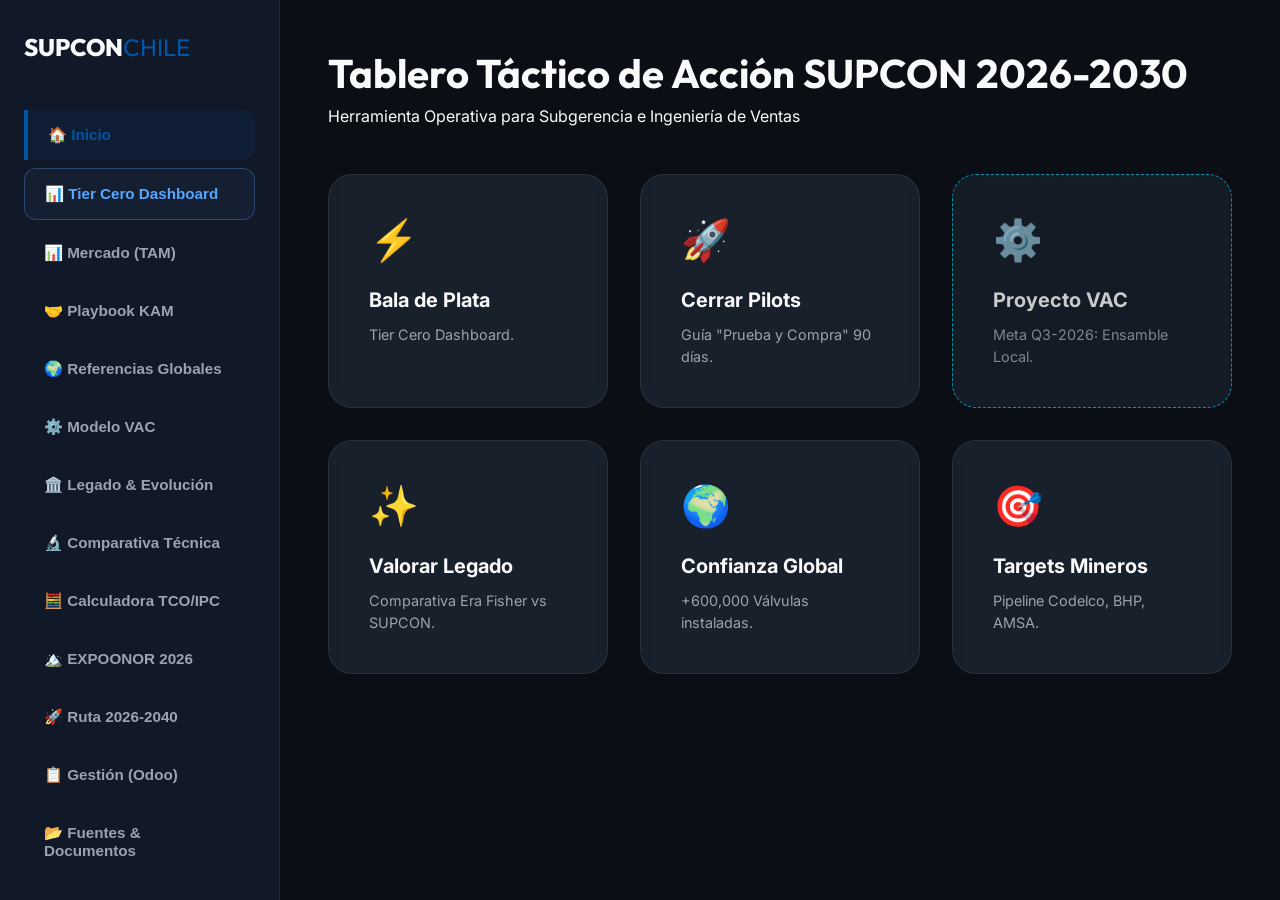
==== index.html @ ed48809b "Industrializing SUPCON Chile Sales Dashboard - Initial Stable Release" ====
<!DOCTYPE html>
<html lang="es">
<head>
    <meta charset="UTF-8">
    <meta name="viewport" content="width=device-width, initial-scale=1.0">
    <title>SUPCON Chile | Tablero Táctico 2026-2030</title>
    <link rel="stylesheet" href="style.css">
    <link href="https://fonts.googleapis.com/css2?family=Inter:wght@300;400;600;800&family=Outfit:wght@400;700&display=swap" rel="stylesheet">
</head>
<body class="dashboard-theme">
    <aside class="sidebar">
        <div class="logo">SUPCON<span>CHILE</span></div>
        <nav class="side-nav">
            <button onclick="showModule('home')" class="active">🏠 Inicio</button>
            <button onclick="showModule('tier')" class="side-nav-btn tier0-btn">📊 Tier Cero Dashboard</button>
            <button onclick="showModule('market')">📊 Mercado (TAM)</button>
            <button onclick="showModule('kam')">🤝 Playbook KAM</button>
            <button onclick="showModule('references')">🌍 Referencias Globales</button>
            <button onclick="showModule('vac')">⚙️ Modelo VAC</button>
            <button onclick="showModule('legacy')">🏛️ Legado & Evolución</button>
            <button onclick="showModule('tech')">🔬 Comparativa Técnica</button>
            <button onclick="showModule('tco')">🧮 Calculadora TCO/IPC</button>
            <button onclick="showModule('exponor')">🏔️ EXPOONOR 2026</button>
            <button onclick="showModule('horizons')">🚀 Ruta 2026-2040</button>
            <button onclick="showModule('odoo')">📋 Gestión (Odoo)</button>
            <button onclick="showModule('resources')">📂 Fuentes & Documentos</button>
        </nav>
    </aside>

    <main id="dashboard-content">
        <!-- Module: Home -->
        <div id="module-home" class="module active">
            <header class="module-header">
                <h1>Tablero Táctico de Acción SUPCON 2026-2030</h1>
                <p>Herramienta Operativa para Subgerencia e Ingeniería de Ventas</p>
            </header>
            <div class="module-grid">
                <div class="action-card tier0-card" onclick="showModule('tier')">
                    <span class="icon">⚡</span>
                    <h3>Bala de Plata</h3>
                    <p>Tier Cero Dashboard.</p>
                </div>
                <div class="action-card" onclick="showModule('kam')">
                    <span class="icon">🚀</span>
                    <h3>Cerrar Pilots</h3>
                    <p>Guía "Prueba y Compra" 90 días.</p>
                </div>
                <div class="action-card goal" onclick="showModule('vac')">
                    <span class="icon">⚙️</span>
                    <h3>Proyecto VAC</h3>
                    <p>Meta Q3-2026: Ensamble Local.</p>
                </div>
                <div class="action-card" onclick="showModule('legacy')">
                    <span class="icon">✨</span>
                    <h3>Valorar Legado</h3>
                    <p>Comparativa Era Fisher vs SUPCON.</p>
                </div>
                <div class="action-card" onclick="showModule('references')">
                    <span class="icon">🌍</span>
                    <h3>Confianza Global</h3>
                    <p>+600,000 Válvulas instaladas.</p>
                </div>
                <div class="action-card" onclick="showModule('market')">
                    <span class="icon">🎯</span>
                    <h3>Targets Mineros</h3>
                    <p>Pipeline Codelco, BHP, AMSA.</p>
                </div>
            </div>
        </div>

        <!-- Module: Market (TAM) -->
        <div id="module-market" class="module">
            <div class="glass-card full tam-premium-container">
                <div class="tam-header">
                    <h2>Inteligencia de Mercado Industrial (TAM)</h2>
                    <p>Oportunidad de Captura 2026-2030 por Sector Crítico</p>
                </div>
                
                <div class="tam-matrix">
                    <!-- Mining Pillar -->
                    <div class="tam-sector pillar-mining">
                        <div class="sector-head">⛏️ Minería (60%)</div>
                        <div class="sector-body">
                            <div class="customer-card">
                                <span>Codelco</span>
                                <div class="ioi-bar"><div class="fill" style="width: 85%;"></div></div>
                            </div>
                            <div class="customer-card">
                                <span>BHP Billiton</span>
                                <div class="ioi-bar"><div class="fill" style="width: 70%;"></div></div>
                            </div>
                            <div class="customer-card">
                                <span>Antofagasta Minerals</span>
                                <div class="ioi-bar"><div class="fill" style="width: 90%;"></div></div>
                            </div>
                            <div class="customer-card">
                                <span>Collahuasi</span>
                                <div class="ioi-bar"><div class="fill" style="width: 60%;"></div></div>
                            </div>
                        </div>
                        <div class="sector-footer">USD 120M Potential</div>
                    </div>

                    <!-- Pulp & Paper Pillar -->
                    <div class="tam-sector pillar-pulp">
                        <div class="sector-head">🌲 Celulosa (25%)</div>
                        <div class="sector-body">
                            <div class="customer-card">
                                <span>Arauco</span>
                                <div class="ioi-bar"><div class="fill" style="width: 95%;"></div></div>
                            </div>
                            <div class="customer-card">
                                <span>CMPC</span>
                                <div class="ioi-bar"><div class="fill" style="width: 80%;"></div></div>
                            </div>
                        </div>
                        <div class="sector-footer">USD 50M Potential</div>
                    </div>

                    <!-- Energy/Desal Pillar -->
                    <div class="tam-sector pillar-energy">
                        <div class="sector-head">💧 Desalación / Energía (15%)</div>
                        <div class="sector-body">
                            <div class="customer-card">
                                <span>Aguas Antofagasta</span>
                                <div class="ioi-bar"><div class="fill" style="width: 65%;"></div></div>
                            </div>
                            <div class="customer-card">
                                <span>ENAP</span>
                                <div class="ioi-bar"><div class="fill" style="width: 40%;"></div></div>
                            </div>
                        </div>
                        <div class="sector-footer">USD 30M Potential</div>
                    </div>
                </div>

                <div class="tam-footer">
                    <div class="legend">
                        <span class="dot" style="background:var(--accent-mining)"></span> Potencial de Captura Inmediata (IOI)
                    </div>
                </div>
            </div>
        </div>

        <!-- Module: KAM Playbook -->
        <div id="module-kam" class="module">
            <div class="glass-card full">
                <h2>Playbook del KAM (Key Account Manager)</h2>
                <div class="accordion">
                    <div class="accordion-item">
                        <h3>1. Protocolo "Prueba y Compra" (Trial & Buy)</h3>
                        <div class="content">
                            <ul>
                                <li><strong>Instalación:</strong> Selección de línea paralela no crítica.</li>
                                <li><strong>KPI Cierre:</strong> Definir 3 parámetros (ej. precisión, estanqueidad).</li>
                                <li><strong>Plazo:</strong> 90 días Trial. OC Automática al éxito.</li>
                            </ul>
                        </div>
                    </div>
                    <div class="accordion-item">
                        <h3>2. Manejo de Objeciones "Marca China"</h3>
                        <div class="content">
                            <p>Argumento: "SUPCON es líder mundial en I4.0 con presencia en 50 países. La tecnología es actual, no legado de los 90s".</p>
                            <p>Argumento: "Local Stock & Local Warranty (VAC) elimina el riesgo de importación".</p>
                        </div>
                    </div>
                    <div class="accordion-item">
                        <h3>3. 🛠️ Checklist de Visita a Planta (Bala de Plata)</h3>
                        <div class="content">
                            <ul>
                                <li><strong>Hardware:</strong> Router 4G, Cables RJ45, Laptop con Docker.</li>
                                <li><strong>Software:</strong> Imágenes Docker pre-cargadas (EMQX, Grafana).</li>
                                <li><strong>Red OT:</strong> Configuración de IP estática y PING de validación.</li>
                                <a href="kam_plant_visit_checklist.md" target="_blank" class="resource-link">📄 Ver Checklist Detallado</a>
                            </ul>
                        </div>
                    </div>
                    <div class="accordion-item">
                        <h3>4. 🛡️ Manejo de Objeciones Técnicas (IT/OT)</h3>
                        <div class="content">
                            <p>Prepárate para las preguntas del CISO y el Jefe de Mantenimiento:</p>
                            <ul>
                                <li><strong>Ciberseguridad:</strong> Contenedores aislados, modo "Solo Lectura".</li>
                                <li><strong>Ancho de Banda:</strong> Protocolo RBE (Report by Exception).</li>
                                <li><strong>Legado:</strong> Conectividad agnóstica (Modbus, OPC-UA, Profibus).</li>
                                <a href="kam_technical_faq.md" target="_blank" class="resource-link">📄 Ver FAQ Técnica de Manejo de OT</a>
                            </ul>
                        </div>
                    </div>
                </div>
            </div>
        </div>

        <!-- Module: Legado & Evolución -->
        <div id="module-legacy" class="module">
            <div class="glass-card full">
                <div class="legacy-metrics">
                    <div class="metric-box">
                        <label>Base 2009 (Emerson/Fisher)</label>
                        <span class="value">USD 5.2M</span>
                    </div>
                    <div class="metric-box highlighted">
                        <label>Equivalente 2026 (Ajuste IPC)</label>
                        <span class="value">USD 10.32M</span>
                    </div>
                    <div class="metric-box trend">
                        <label>Target SUPCON 2030</label>
                        <span class="value">USD 25M</span>
                    </div>
                </div>
                
                <table class="comparison-table">
                    <thead>
                        <tr>
                            <th>Concepto</th>
                            <th>Era Fisher/Metso (Pasado)</th>
                            <th>Era SUPCON (Futuro)</th>
                        </tr>
                    </thead>
                    <tbody>
                        <tr>
                            <td><strong>Valor Percibido</strong></td>
                            <td>Status Quo de Marca</td>
                            <td><strong>Agilidad & TCO (35% ahorro)</strong></td>
                        </tr>
                        <tr>
                            <td><strong>Soporte</strong></td>
                            <td>Reactivo Planta Parada</td>
                            <td><strong>Predictivo I4.0 / Digital Twin</strong></td>
                        </tr>
                        <tr>
                            <td><strong>Logística</strong></td>
                            <td>12-14 Semanas</td>
                            <td><strong>Meta 2026: 72h (VAC Chile)</strong></td>
                        </tr>
                        <tr>
                            <td><strong>Competencia</strong></td>
                            <td>Emerson, Metso, Flowserve</td>
                            <td><strong>Samson, Bray, K-Tork</strong></td>
                        </tr>
                    </tbody>
                </table>
                <p class="legend">Nota: La reajustabilidad por IPC demuestra que el costo de mantenimiento de marcas legacy se ha duplicado desde 2009.</p>
            </div>
        </div>

        <!-- Module: References & Brand -->
        <div id="module-references" class="module">
            <div class="glass-card full">
                <h2>Credibilidad y Base Instalada Global</h2>
                <div class="stats-banner">
                    <div class="stat"><span>+35,000</span> Clientes</div>
                    <div class="stat"><span>+600,000</span> Válvulas</div>
                    <div class="stat"><span>50+</span> Países</div>
                </div>
                <div class="ref-grid">
                    <div class="ref-item">
                        <h4>Petroquímica & Refino</h4>
                        <p>Sustitución de sistemas Emerson/Yokogawa en refinerías críticas de Asia y Medio Oriente.</p>
                    </div>
                    <div class="ref-item">
                        <h4>Minería & Litio</h4>
                        <p>Estándar para gigantes como SVOLT y Hubei Ronbay en procesamiento de materiales críticos.</p>
                    </div>
                    <div class="ref-item">
                        <h4>Certificaciones</h4>
                        <p>SIL3, API-6D, API 6FA/607, ATEX, CE. Cumplimiento total de estándares mineros chilenos.</p>
                    </div>
                </div>
            </div>
        </div>

        <!-- Module: Technical Comparison -->
        <div id="module-tech" class="module">
            <div class="glass-card full">
                <h2>Defensa Técnica por Segmento</h2>
                <div class="tech-grid">
                    <div class="tech-card">
                        <div class="card-header">🔴 Minería de Cobre (Abrasión)</div>
                        <p><strong>El Dolor:</strong> Desgaste prematuro en dardo de control de nivel.</p>
                        <ul>
                            <li><strong>SUPCON:</strong> Cerámica técnica y estellite en trim.</li>
                            <li><strong>Ventaja Táctica:</strong> 40% menor costo de reposición vs Metso.</li>
                        </ul>
                    </div>
                    <div class="tech-card">
                        <div class="card-header">⚪ Litio (Corrosión Ácida)</div>
                        <p><strong>El Dolor:</strong> Ataque químico en lixiviación.</p>
                        <ul>
                            <li><strong>SUPCON:</strong> Aleaciones exóticas (Hastelloy/Duplex) de serie.</li>
                            <li><strong>Ventaja Táctica:</strong> Tiempos de entrega de 12 semanas vs 24 de Fisher.</li>
                        </ul>
                    </div>
                    <div class="tech-card">
                        <div class="card-header">🟢 Celulosa (Viscosidad)</div>
                        <p><strong>El Dolor:</strong> Variación de consistencia y cavitación.</p>
                        <ul>
                            <li><strong>SUPCON:</strong> Posicionadores inteligentes con Autotuning I4.0.</li>
                            <li><strong>Ventaja Táctica:</strong> Diagnóstico preventivo integrado (Digital Twin).</li>
                        </ul>
                    </div>
                </div>
            </div>
        </div>

        <!-- Module: Odoo Dashboard -->
        <div id="module-odoo" class="module">
            <div class="glass-card full">
                <div class="odoo-top">
                    <h2>Pipeline de Oportunidades (Odoo CRM)</h2>
                    <span class="status-pill">📡 Sincronización Mock activa</span>
                </div>
                <div class="pipeline-container">
                    <div class="pipeline-stage">
                        <h4>Nuevo / Lead</h4>
                        <div class="mini-card">⚡ Bechtel (Proyecto Salar) <span>USD 450K</span></div>
                        <div class="mini-card">⚡ Hatch (Expansión Pelambres) <span>USD 1.2M</span></div>
                    </div>
                    <div class="pipeline-stage">
                        <h4>En Propuesta</h4>
                        <div class="mini-card">✅ BHP (Spence - Reemplazo Dardo) <span>USD 120K</span></div>
                    </div>
                    <div class="pipeline-stage">
                        <h4>Prueba y Compra (90 días)</h4>
                        <div class="mini-card active">🔥 Codelco (Andina) - Piloto HVP <span>Día 15/90</span></div>
                    </div>
                    <div class="pipeline-stage">
                        <h4>Ganado</h4>
                        <div class="mini-card won">🏆 ARAUCO (Mantenimiento Anual) <span>USD 65K</span></div>
                    </div>
                </div>
            </div>
        </div>

        <!-- Module: TCO Calculator -->
        <div id="module-tco" class="module">
            <div class="tco-grid">
                <div class="glass-card">
                    <h2>🧮 Calculadora de TCO (5 Años)</h2>
                    <div class="tco-container">
                        <div class="tco-inputs">
                            <div class="input-group">
                                <label>Modelo Competencia</label>
                                <select id="comp-model">
                                    <option value="fisher-ez">Fisher EZ (Globe)</option>
                                    <option value="neles-re">Neles R-Series</option>
                                    <option value="masoneilan-cam">Camflex</option>
                                </select>
                            </div>
                            <div class="input-group">
                                <label>Cantidad de Válvulas</label>
                                <input type="number" id="tco-qty" value="10">
                            </div>
                            <div class="input-group">
                                <label>Costo Repuesto (USD)</label>
                                <input type="number" id="tco-comp-price" value="1200">
                            </div>
                            <button class="btn-primary" onclick="calculateTCO()">Calcular</button>
                        </div>
                        <div id="tco-result" class="tco-display">
                            <div class="result-box">
                                <span class="label">Ahorro 5A</span>
                                <span id="save-5y" class="value">USD 0</span>
                            </div>
                        </div>
                    </div>
                </div>

                <div class="glass-card">
                    <h2>📈 Ajustador por IPC (2009-2026)</h2>
                    <p>Convierte precios de 2009 a valor real de 2026.</p>
                    <div class="ipc-container">
                        <div class="input-group">
                            <label>Precio en 2009 (USD)</label>
                            <input type="number" id="ipc-input-2009" value="1000">
                        </div>
                        <button class="btn-secondary" onclick="calculateInflationAdjustment()">Ajustar</button>
                        <div class="result-box highlighted">
                            <span class="label">Valor en 2026 (Aprox)</span>
                            <span id="ipc-result-2026" class="value">USD 0</span>
                        </div>
                    </div>
                </div>
            </div>
        </div>

        <!-- Module: EXPOONOR 2026 -->
        <div id="module-exponor" class="module">
            <div class="glass-card full">
                <div class="exponor-header">
                    <h2>Misión EXPOONOR 2026 (Antofagasta)</h2>
                    <span class="countdown">Faltan 68 días</span>
                </div>
                <div class="exponor-action-grid">
                    <div class="pitch-card">
                        <h4>El Pitch de 30 Segundos</h4>
                        <p class="quote">"Sabemos que el CAPEX es importante, pero en mantenimiento es donde SUPCON gana. Con nuestro VAC en Antofagasta, reducimos sus paradas de planta de 12 semanas a 72 horas."</p>
                    </div>
                    <div class="lead-capture">
                        <h4>Captura de Lead (Feria)</h4>
                        <input type="text" placeholder="Empresa (Feria)">
                        <input type="email" placeholder="Email Contacto">
                        <select>
                            <option>Interés: Válvulas Control</option>
                            <option>Interés: DCS/UCS (4.0)</option>
                            <option>Interés: Servicio VAC</option>
                        </select>
                        <button class="btn-secondary">Registrar en Odoo</button>
                    </div>
                </div>
            </div>
        </div>

        <!-- Module: Route 2026-2040 -->
        <div id="module-horizons" class="module">
            <div class="glass-card full">
                <h2>La Ruta de la Innovación SUPCON (2026 - 2040)</h2>
                <div class="horizons-grid">
                    <div class="horizon-card">
                        <div class="card-header">🚀 2026: Agilidad & Software</div>
                        <p><strong>Meta:</strong> Software-Defined Automation (UCS).</p>
                        <ul>
                            <li><strong>Hito:</strong> Implementación de sistemas sin gabinetes rígidos.</li>
                            <li><strong>Local:</strong> Consolidación de Meta VAC Chile.</li>
                        </ul>
                    </div>
                    <div class="horizon-card active">
                        <div class="card-header">🤖 2030: IA-Nativa (TPT)</div>
                        <p><strong>Meta:</strong> Liderazgo Global Top 3.</p>
                        <ul>
                            <li><strong>Hito:</strong> IA Generativa para procesos (TPT Model).</li>
                            <li><strong>Foco:</strong> Hidrógeno Verde y Descarbonización.</li>
                        </ul>
                    </div>
                    <div class="horizon-card">
                        <div class="card-header">🧠 2040: Autonomía Total</div>
                        <p><strong>Meta:</strong> The Autonomous Plant.</p>
                        <ul>
                            <li><strong>Hito:</strong> Operación Zero-Human en áreas críticas.</li>
                            <li><strong>Foco:</strong> IA en cada sensor y actuador (Edge Intel).</li>
                        </ul>
                    </div>
                </div>
            </div>
        </div>

        <!-- Module: VAC Strategy -->
        <div id="module-vac" class="module">
            <div class="glass-card full">
                <h2>📈 Modelo VAC (Valve Automation Center): Chile 2026</h2>
                <div class="vac-strategy-grid">
                    <div class="strategy-card">
                        <h4>Misión de Entrega</h4>
                        <p>Reducir el Plazo de Entrega de Válvulas de Control de **12 semanas** (importación) a **72 horas** (ensamble local).</p>
                    </div>
                    <div class="strategy-card">
                        <h4>Estandarización Local</h4>
                        <p>Stock local de cuerpos, internos (Trims) y actuadores para configuración inmediata en Antofagasta.</p>
                    </div>
                </div>
            </div>
        </div>

        <!-- Module: Tier 0 Landing -->
        <div id="module-tier" class="module">
            <div class="glass-card full tier0-landing">
                <div class="tier0-landing-content">
                    <h1>Estrategia "Bala de Plata"</h1>
                    <h2>Tier Cero: Unified Namespace (UNS) & GenAI</h2>
                    <p>Demostración en tiempo real de ingesta de datos industriales y creación de aplicaciones mediante IA Generativa.</p>
                    
                    <div class="tier0-feature-list">
                        <div class="feature">
                            <span class="dot" style="background:#F59E0B"></span>
                            <span>Conectividad Sparkplug B & MQTT</span>
                        </div>
                        <div class="feature">
                            <span class="dot" style="background:#10B981"></span>
                            <span>Mapping Automático de Activos OT</span>
                        </div>
                        <div class="feature">
                            <span class="dot" style="background:#3B82F6"></span>
                            <span>Digital Twin Industrial Dinámico</span>
                        </div>
                    </div>

                    <button class="btn-primary launch-btn" onclick="window.open('tier0.html', '_blank')">
                        🚀 LANZAR DASHBOARD INDUSTRIAL
                    </button>
                    <p class="small">* Se requiere conexión al Broker MQTT (Local o Cloud) para visibilidad en vivo.</p>
                </div>
            </div>
        </div>
        
        <!-- Module: Resources & Sources -->
        <div id="module-resources" class="module">
            <div class="glass-card full">
                <h2>Fuentes de Información y Bases de Datos</h2>
                <div class="resource-grid-links">
                    <div class="resource-group">
                        <h4>📈 Macroeconómico</h4>
                        <a href="https://www.ine.cl/herramientas/calculadora-ipc" target="_blank" class="resource-link">🔗 Calculadora IPC Oficial (INE)</a>
                        <a href="https://www.sii.cl/valores_y_fechas/index_valores_y_fechas.html" target="_blank" class="resource-link">🔗 Valores y Reajustes (SII)</a>
                    </div>
                    <div class="resource-group">
                        <h4>🔬 Estratégico SUPCON</h4>
                        <a href="https://www.supcon.com/about/corporate-strategy" target="_blank" class="resource-link">🔗 Global Strategy 2030</a>
                        <a href="https://www.supcon.com/solution/autonomous-plant" target="_blank" class="resource-link">🔗 Vision: The Autonomous Plant</a>
                    </div>
                    <div class="resource-group">
                        <h4>🔧 Herramientas de Campo</h4>
                        <a href="kam_plant_visit_checklist.md" target="_blank" class="resource-link">📋 Checklist de Visita (Bala de Plata)</a>
                        <a href="kam_technical_faq.md" target="_blank" class="resource-link">🛡️ Guía de Objeciones Técnicas IT/OT</a>
                        <a href="deploy_tier0.sh" class="resource-link">🚀 Script de Despliegue de Demo</a>
                    </div>
                </div>
            </div>
        </div>
    </main>

    <script src="index.js"></script>
</body>
</html>
---- style.css ----
:root {
    --primary: #0055A4;
    --secondary: #D4AF37;
    --bg: #0B0E14;
    --sidebar-bg: #111827;
    --card-bg: rgba(31, 41, 55, 0.7);
    --text: #F9FAFB;
    --text-muted: #9CA3AF;
    --accent: #06B6D4;
    --border: rgba(255, 255, 255, 0.08);
    --transition: all 0.3s ease;
}

* { margin: 0; padding: 0; box-sizing: border-box; }

body {
    font-family: 'Inter', sans-serif;
    background-color: var(--bg);
    color: var(--text);
    display: flex;
    height: 100vh;
    overflow: hidden;
}

/* Sidebar */
.sidebar {
    width: 280px;
    background: var(--sidebar-bg);
    border-right: 1px solid var(--border);
    display: flex;
    flex-direction: column;
    padding: 2rem 1.5rem;
}

.logo {
    font-family: 'Outfit', sans-serif;
    font-size: 1.5rem;
    font-weight: 800;
    margin-bottom: 3rem;
}

.logo span { color: var(--primary); font-weight: 400; }

.side-nav {
    display: flex;
    flex-direction: column;
    gap: 0.5rem;
}

.side-nav button {
    background: none;
    border: none;
    color: var(--text-muted);
    text-align: left;
    padding: 1rem 1.25rem;
    border-radius: 0.75rem;
    font-weight: 600;
    cursor: pointer;
    transition: var(--transition);
    font-size: 0.95rem;
}

.side-nav button.active, .side-nav button:hover {
    background: rgba(0, 85, 164, 0.1);
    color: var(--text);
}

.side-nav button.active {
    color: var(--primary);
    border-left: 4px solid var(--primary);
    border-radius: 0 0.75rem 0.75rem 0;
}

/* Main Content */
#dashboard-content {
    flex: 1;
    padding: 3rem;
    overflow-y: auto;
}

.module {
    display: none;
    animation: fadeIn 0.4s ease;
}

.module.active { display: block; }

@keyframes fadeIn {
    from { opacity: 0; transform: translateY(10px); }
    to { opacity: 1; transform: translateY(0); }
}

.module-header {
    margin-bottom: 3rem;
}

.module-header h1 {
    font-size: 2.5rem;
    margin-bottom: 0.5rem;
    font-family: 'Outfit', sans-serif;
}

/* Dashboard Grid */
.module-grid {
    display: grid;
    grid-template-columns: repeat(auto-fill, minmax(280px, 1fr));
    gap: 2rem;
}

.action-card {
    background: var(--card-bg);
    backdrop-filter: blur(8px);
    border: 1px solid var(--border);
    border-radius: 1.5rem;
    padding: 2.5rem;
    cursor: pointer;
    transition: var(--transition);
}

.action-card:hover {
    transform: translateY(-5px);
    border-color: var(--primary);
    background: rgba(31, 41, 55, 0.9);
}

.action-card .icon {
    font-size: 2.5rem;
    display: block;
    margin-bottom: 1.5rem;
}

.action-card h3 {
    margin-bottom: 0.75rem;
    font-size: 1.25rem;
}

.action-card p {
    color: var(--text-muted);
    font-size: 0.9rem;
    line-height: 1.5;
}

/* Glass Card Full */
.glass-card.full {
    background: var(--card-bg);
    border-radius: 2rem;
    padding: 3rem;
    border: 1px solid var(--border);
}

/* Market Split */
.market-split {
    display: grid;
    grid-template-columns: 1fr 1fr;
    gap: 4rem;
    margin-top: 2rem;
}

.chart-mockup {
    display: flex;
    flex-direction: column;
    gap: 0.5rem;
}

.segment {
    background: var(--primary);
    border-radius: 0.5rem;
    display: flex;
    justify-content: space-between;
    align-items: center;
    padding: 0 1.5rem;
    font-weight: 700;
}

.segment.minery { background: #1E40AF; }
.segment.pulp { background: #3B82F6; }
.segment.energy { background: #60A5FA; }

.segment span { font-weight: 400; font-size: 0.8rem; }

/* Table */
.comparison-table {
    width: 100%;
    margin-top: 2rem;
    border-collapse: collapse;
}

.comparison-table th {
    text-align: left;
    padding: 1.5rem;
    border-bottom: 2px solid var(--border);
    color: var(--text-muted);
}

.comparison-table td {
    padding: 1.5rem;
    border-bottom: 1px solid var(--border);
}

.comparison-table tr:hover {
    background: rgba(255, 255, 255, 0.02);
}

/* Resources */
.resource-grid {
    display: grid;
    grid-template-columns: repeat(2, 1fr);
    gap: 1.5rem;
}

.resource-item {
    background: var(--card-bg);
    padding: 2rem;
    border-radius: 1rem;
    text-decoration: none;
    color: var(--text);
    font-weight: 600;
    border: 1px solid var(--border);
    transition: var(--transition);
}

.resource-item:hover {
    border-color: var(--accent);
    color: var(--accent);
}

/* Accordion */
.accordion { margin-top: 2rem; }
.accordion-item {
    border-bottom: 1px solid var(--border);
    padding: 1.5rem 0;
}
.accordion-item h3 { cursor: pointer; color: var(--primary); font-size: 1.1rem; }
.accordion-item .content { margin-top: 1rem; color: var(--text-muted); }

/* References Module */
.stats-banner {
    display: flex;
    justify-content: space-around;
    padding: 3rem 0;
    border-bottom: 1px solid var(--border);
    margin-bottom: 2rem;
}

.stats-banner .stat {
    text-align: center;
    font-size: 1.1rem;
    color: var(--text-muted);
}

.stats-banner .stat span {
    display: block;
    font-size: 3rem;
    font-weight: 800;
    color: var(--accent);
    margin-bottom: 0.5rem;
}

.ref-grid {
    display: grid;
    grid-template-columns: repeat(3, 1fr);
    gap: 2rem;
}

.ref-item {
    background: rgba(255, 255, 255, 0.03);
    padding: 2rem;
    border-radius: 1.5rem;
    border: 1px solid var(--border);
}

.ref-item h4 {
    color: var(--primary);
    margin-bottom: 1rem;
    font-size: 1.2rem;
}

.ref-item p {
    font-size: 0.9rem;
    line-height: 1.6;
    color: var(--text-muted);
}

/* Technical Module */
.tech-grid {
    display: grid;
    grid-template-columns: repeat(3, 1fr);
    gap: 2rem;
    margin-top: 2rem;
}

.tech-card {
    background: rgba(255, 255, 255, 0.03);
    padding: 2rem;
    border-radius: 1.5rem;
    border: 1px solid var(--border);
}

.tech-card .card-header {
    font-weight: 800;
    margin-bottom: 1.5rem;
    font-size: 1.1rem;
    border-bottom: 1px solid var(--border);
    padding-bottom: 0.5rem;
}

.tech-card ul {
    margin-top: 1rem;
    list-style: none;
    padding-left: 0;
}

.tech-card ul li {
    margin-bottom: 0.5rem;
    font-size: 0.85rem;
}

.tech-card ul li strong { color: var(--accent); }

/* Odoo Dashboard */
.odoo-top {
    display: flex;
    justify-content: space-between;
    align-items: center;
    margin-bottom: 2rem;
}

.status-pill {
    background: rgba(34, 197, 94, 0.1);
    color: #22C55E;
    padding: 0.5rem 1rem;
    border-radius: 2rem;
    font-size: 0.8rem;
    font-weight: 600;
    border: 1px solid rgba(34, 197, 94, 0.2);
}

.pipeline-container {
    display: grid;
    grid-template-columns: repeat(4, 1fr);
    gap: 1.5rem;
}

.pipeline-stage {
    background: rgba(255, 255, 255, 0.02);
    padding: 1.5rem;
    border-radius: 1rem;
    min-height: 400px;
}

.pipeline-stage h4 {
    margin-bottom: 1.5rem;
    font-size: 0.9rem;
    color: var(--text-muted);
    text-transform: uppercase;
}

.mini-card {
    background: var(--sidebar-bg);
    padding: 1rem;
    border-radius: 0.75rem;
    margin-bottom: 1rem;
    font-size: 0.85rem;
    border: 1px solid var(--border);
    position: relative;
}

.mini-card span {
    display: block;
    font-size: 0.7rem;
    color: var(--accent);
    margin-top: 0.5rem;
}

.mini-card.active {
    border-color: #F59E0B;
    background: rgba(245, 158, 11, 0.05);
}

.mini-card.won {
    border-color: #22C55E;
    background: rgba(34, 197, 94, 0.05);
}

/* Horizons Module */
.horizons-grid {
    display: grid;
    grid-template-columns: repeat(3, 1fr);
    gap: 2rem;
    margin-top: 2rem;
}

.horizon-card {
    background: rgba(30, 64, 175, 0.05);
    padding: 2rem;
    border-radius: 1.5rem;
    border: 1px solid rgba(30, 64, 175, 0.2);
    transition: var(--transition);
}

.horizon-card:hover {
    transform: translateY(-5px);
    background: rgba(30, 64, 175, 0.1);
    border-color: var(--accent);
}

.horizon-card .card-header {
    font-size: 1.25rem;
    font-weight: 800;
    margin-bottom: 1rem;
    color: var(--text);
}

.horizon-card ul {
    margin-top: 1rem;
    list-style: none;
    padding-left: 0;
}

.horizon-card ul li {
    margin-bottom: 0.5rem;
    font-size: 0.85rem;
    color: var(--text-muted);
}

.horizon-card ul li strong { color: var(--accent); }

/* TCO Calculator */
.tco-container {
    display: grid;
    grid-template-columns: 1fr 1fr;
    gap: 4rem;
    margin-top: 2rem;
}

.tco-inputs {
    display: flex;
    flex-direction: column;
    gap: 1.5rem;
}

.input-group {
    display: flex;
    flex-direction: column;
    gap: 0.5rem;
}

.input-group label {
    font-size: 0.85rem;
    color: var(--text-muted);
}

.input-group input, .input-group select {
    background: rgba(0, 0, 0, 0.2);
    border: 1px solid var(--border);
    padding: 1rem;
    border-radius: 0.5rem;
    color: var(--text);
    font-family: inherit;
}

.tco-display {
    display: flex;
    flex-direction: column;
    gap: 2rem;
    justify-content: center;
}

.result-box {
    background: rgba(6, 182, 212, 0.05);
    border-radius: 1.5rem;
    padding: 2rem;
    border: 1px solid rgba(6, 182, 212, 0.2);
    text-align: center;
}

.result-box .label {
    display: block;
    font-size: 0.9rem;
    color: var(--text-muted);
    margin-bottom: 0.5rem;
}

.result-box .value {
    font-size: 2.5rem;
    font-weight: 800;
    color: var(--accent);
}

/* Exponor Module */
.exponor-header {
    display: flex;
    justify-content: space-between;
    align-items: center;
    margin-bottom: 3rem;
}

.countdown {
    background: #E11D48;
    color: white;
    padding: 0.5rem 1rem;
    border-radius: 2rem;
    font-weight: 700;
    font-size: 0.9rem;
}

.exponor-action-grid {
    display: grid;
    grid-template-columns: 1fr 1fr;
    gap: 3rem;
}

.pitch-card {
    background: var(--sidebar-bg);
    padding: 2.5rem;
    border-radius: 1.5rem;
    border-left: 6px solid var(--primary);
}

.pitch-card h4 { margin-bottom: 1rem; color: var(--primary); }

.quote {
    font-style: italic;
    font-size: 1.1rem;
    line-height: 1.6;
    color: var(--text-muted);
}

.lead-capture {
    display: flex;
    flex-direction: column;
    gap: 1rem;
}

.lead-capture input, .lead-capture select {
    background: rgba(0, 0, 0, 0.2);
    border: 1px solid var(--border);
    padding: 1rem;
    border-radius: 0.5rem;
    color: var(--text);
}

.btn-primary, .btn-secondary {
    padding: 1rem;
    border-radius: 0.5rem;
    border: none;
    font-weight: 700;
    cursor: pointer;
    transition: var(--transition);
}

.btn-primary { background: var(--primary); color: white; }
.btn-secondary { background: var(--secondary); color: var(--bg); }

.btn-primary:hover, .btn-secondary:hover { transform: scale(1.02); opacity: 0.9; }

/* Legacy Metrics & IPC Styles */
.legacy-metrics {
    display: flex;
    gap: 1.5rem;
    margin-bottom: 2rem;
}

.metric-box {
    background: rgba(255, 255, 255, 0.05);
    padding: 1.5rem;
    border-radius: 12px;
    flex: 1;
    border: 1px solid rgba(255, 255, 255, 0.1);
}

.metric-box.highlighted {
    background: linear-gradient(135deg, rgba(230, 57, 70, 0.2), rgba(29, 53, 87, 0.2));
    border-color: var(--accent);
}

.metric-box.trend {
    background: linear-gradient(135deg, rgba(34, 193, 195, 0.1), rgba(253, 187, 45, 0.1));
    border-color: #22c1c3;
}

.metric-box label {
    display: block;
    font-size: 0.8rem;
    color: var(--text-dim);
    margin-bottom: 0.5rem;
}

.metric-box .value {
    font-size: 1.8rem;
    font-weight: 800;
    color: var(--text-bright);
}

.tco-grid {
    display: grid;
    grid-template-columns: 1fr 1fr;
    gap: 2rem;
}
/* Market Intelligence (TAM) Premium */
.tam-premium-container {
    background: linear-gradient(rgba(11, 14, 20, 0.9), rgba(11, 14, 20, 0.9)), 
                url('industrial_market_intel_background_1775120507699.png');
    background-size: cover;
    background-position: center;
    position: relative;
    overflow: hidden;
}

.tam-matrix {
    display: grid;
    grid-template-columns: repeat(3, 1fr);
    gap: 2rem;
    margin-top: 2rem;
}

.tam-sector {
    background: rgba(17, 24, 39, 0.6);
    backdrop-filter: blur(12px);
    border: 1px solid rgba(255, 255, 255, 0.1);
    border-radius: 1.5rem;
    padding: 2rem;
    display: flex;
    flex-direction: column;
    transition: var(--transition);
}

.tam-sector:hover {
    transform: translateY(-5px);
    border-color: var(--accent);
}

.sector-head {
    font-size: 1.25rem;
    font-weight: 800;
    margin-bottom: 2rem;
    font-family: 'Outfit', sans-serif;
}

.pillar-mining .sector-head { color: #F59E0B; }
.pillar-pulp .sector-head { color: #10B981; }
.pillar-energy .sector-head { color: #3B82F6; }

.sector-body {
    flex: 1;
    display: flex;
    flex-direction: column;
    gap: 1.25rem;
}

.customer-card {
    display: flex;
    flex-direction: column;
    gap: 0.5rem;
}

.customer-card span {
    font-size: 0.9rem;
    font-weight: 600;
    color: var(--text);
}

.ioi-bar {
    height: 6px;
    background: rgba(255, 255, 255, 0.05);
    border-radius: 10px;
    overflow: hidden;
}

.ioi-bar .fill {
    height: 100%;
    border-radius: 10px;
    background: var(--accent);
}

.pillar-mining .fill { background: linear-gradient(90deg, #B45309, #F59E0B); }
.pillar-pulp .fill { background: linear-gradient(90deg, #065F46, #10B981); }
.pillar-energy .fill { background: linear-gradient(90deg, #1E40AF, #3B82F6); }

.sector-footer {
    margin-top: 2rem;
    font-size: 0.8rem;
    color: var(--text-muted);
    font-weight: 700;
    text-transform: uppercase;
    letter-spacing: 1px;
}

.tam-footer {
    margin-top: 3rem;
    padding-top: 1.5rem;
    border-top: 1px solid var(--border);
}

.ipc-container {
    padding: 1.5rem;
    background: rgba(0, 0, 0, 0.2);
    border-radius: 1rem;
    margin-top: 1rem;
    display: flex;
    flex-direction: column;
    gap: 1rem;
}

.action-card.goal {
    border: 1px dashed var(--accent);
    opacity: 0.8;
}

.action-card.goal:hover {
    opacity: 1;
    border-style: solid;
}

.resource-grid-links {
    display: grid;
    grid-template-columns: repeat(3, 1fr);
    gap: 2rem;
    margin-top: 1rem;
}

.resource-group {
    background: rgba(255, 255, 255, 0.02);
    padding: 1.5rem;
    border-radius: 1rem;
}

.resource-group h4 {
    margin-bottom: 1.2rem;
    color: var(--accent);
    font-family: 'Outfit', sans-serif;
    font-size: 1rem;
}

.resource-link {
    display: block;
    color: var(--text-dim);
    text-decoration: none;
    margin-bottom: 1rem;
    font-size: 0.85rem;
    transition: color 0.3s, transform 0.2s;
}

.resource-link:hover {
    color: var(--accent);
    transform: translateX(5px);
}

.horizon-card.active {
    border: 2px solid var(--accent);
    transform: scale(1.02);
    box-shadow: 0 10px 30px rgba(230, 57, 70, 0.2);
}

/* Tier 0 Console Styles */
.tier0-container {
    background: #0D1117 !important;
    border: 1px solid #30363D !important;
    padding: 0 !important;
    display: flex;
    flex-direction: column;
    height: 700px;
    overflow: hidden;
}

.tier0-header {
    background: #161B22;
    padding: 1rem 2rem;
    border-bottom: 1px solid #30363D;
    display: flex;
    justify-content: space-between;
    align-items: center;
}

.tier0-brand {
    font-weight: 800;
    color: #F0F6FC;
    font-size: 1.1rem;
}

.tier0-brand span {
    color: #58A6FF;
    font-weight: 400;
}

.tier0-status {
    font-size: 0.8rem;
    color: #7D8590;
    display: flex;
    align-items: center;
    gap: 0.5rem;
}

.pulse {
    width: 8px;
    height: 8px;
    background: #238636;
    border-radius: 50%;
    box-shadow: 0 0 0 rgba(35, 134, 54, 0.4);
    animation: pulse-green 2s infinite;
}

@keyframes pulse-green {
    0% { transform: scale(0.95); box-shadow: 0 0 0 0 rgba(35, 134, 54, 0.7); }
    70% { transform: scale(1); box-shadow: 0 0 0 10px rgba(35, 134, 54, 0); }
    100% { transform: scale(0.95); box-shadow: 0 0 0 0 rgba(35, 134, 54, 0); }
}

.industry-selector select {
    background: #0D1117;
    border: 1px solid #30363D;
    color: #F0F6FC;
    padding: 0.4rem 0.8rem;
    border-radius: 6px;
    font-size: 0.85rem;
}

.tier0-workspace {
    display: grid;
    grid-template-columns: 350px 1fr;
    flex: 1;
    overflow: hidden;
}

.tier0-panel {
    border-right: 1px solid #30363D;
    display: flex;
    flex-direction: column;
    padding: 1.5rem;
}

.uns-tree {
    background: #161B22;
    overflow-y: auto;
}

.tree-container {
    margin-top: 1.5rem;
    font-family: 'Monaco', 'Consolas', monospace;
    font-size: 0.85rem;
}

.tree-node {
    margin-bottom: 0.4rem;
    cursor: pointer;
    user-select: none;
}

.tree-node-header {
    display: flex;
    align-items: center;
    gap: 0.5rem;
    padding: 0.25rem 0.5rem;
    border-radius: 4px;
    transition: background 0.2s;
}

.tree-node-header:hover {
    background: rgba(88, 166, 255, 0.1);
}

.tree-node.selected > .tree-node-header {
    background: rgba(88, 166, 255, 0.2);
    color: #58A6FF;
}

.tree-children {
    padding-left: 1.2rem;
    border-left: 1px dashed #30363D;
    margin-left: 0.5rem;
    margin-top: 0.2rem;
}

.detail-view {
    background: #0D1117;
    padding: 2rem;
    overflow-y: auto;
}

.detail-header {
    display: flex;
    justify-content: space-between;
    align-items: center;
    margin-bottom: 2rem;
}

.btn-scan {
    background: #238636;
    color: white;
    border: none;
    padding: 0.6rem 1.2rem;
    border-radius: 6px;
    font-weight: 600;
    cursor: pointer;
}

.detail-grid {
    display: grid;
    grid-template-columns: repeat(auto-fill, minmax(200px, 1fr));
    gap: 1.5rem;
}

.tag-card {
    background: #161B22;
    border: 1px solid #30363D;
    padding: 1rem;
    border-radius: 8px;
}

.tag-name {
    font-size: 0.75rem;
    color: #8B949E;
    margin-bottom: 0.5rem;
}

.tag-value {
    font-size: 1.4rem;
    font-weight: 700;
    color: #58A6FF;
}

.tag-unit {
    font-size: 0.8rem;
    color: #8B949E;
    margin-left: 0.2rem;
}

.genai-box {
    margin-top: auto;
    background: #161B22;
    padding: 1.5rem;
    border-radius: 12px;
    border: 1px solid rgba(88, 166, 255, 0.3);
}

.genai-box input {
    width: 100%;
    background: #0D1117;
    border: 1px solid #30363D;
    color: white;
    padding: 0.8rem;
    border-radius: 6px;
    margin: 0.8rem 0;
}

.genai-box button {
    width: 100%;
    background: linear-gradient(135deg, #58A6FF, #BC8CF2);
    border: none;
    padding: 0.8rem;
    border-radius: 6px;
    color: white;
    font-weight: 700;
    cursor: pointer;
}

.tier0-btn {
    border: 1px solid rgba(88, 166, 255, 0.3) !important;
    background: rgba(88, 166, 255, 0.05) !important;
    color: #58A6FF !important;
}

.btn-settings {
    background: #161B22;
    border: 1px solid #30363D;
    color: #F0F6FC;
    padding: 0.4rem 0.6rem;
    border-radius: 6px;
    margin-left: 0.5rem;
    cursor: pointer;
}

/* Modal Overlay */
.modal-overlay {
    position: fixed;
    top: 0;
    left: 0;
    width: 100%;
    height: 100%;
    background: rgba(0, 0, 0, 0.8);
    backdrop-filter: blur(8px);
    z-index: 1000;
    display: flex;
    justify-content: center;
    align-items: center;
}

.modal-card {
    background: #161B22;
    width: 800px;
    max-height: 80vh;
    border: 1px solid #30363D;
    border-radius: 12px;
    display: flex;
    flex-direction: column;
    overflow: hidden;
}

.modal-header {
    border-bottom: 1px solid #30363D;
    padding: 1.5rem;
    display: flex;
    justify-content: space-between;
    align-items: center;
}

.modal-body {
    padding: 1.5rem;
    overflow-y: auto;
}

.modal-body p {
    color: #8B949E;
    margin-bottom: 1.5rem;
    font-size: 0.9rem;
}

.modal-footer {
    border-top: 1px solid #30363D;
    padding: 1.5rem;
    display: flex;
    justify-content: space-between;
}

#settings-table {
    width: 100%;
    border-collapse: collapse;
}

#settings-table th {
    text-align: left;
    color: #8B949E;
    padding: 0.8rem;
    font-size: 0.8rem;
    text-transform: uppercase;
}

#settings-table td {
    padding: 0.5rem;
    border-bottom: 1px solid #30363D;
}

#settings-table input {
    background: #0D1117;
    border: 1px solid #30363D;
    color: white;
    padding: 0.5rem;
    border-radius: 4px;
    width: 100%;
}

.btn-close {
    background: none;
    border: none;
    color: #8B949E;
    font-size: 2rem;
    cursor: pointer;
}

.btn-reset {
    background: none;
    border: 1px solid #E11D48;
    color: #E11D48;
    padding: 0.8rem 1.2rem;
    border-radius: 6px;
    cursor: pointer;
}

/* VAC Strategy Grid */
.vac-strategy-grid {
    display: grid;
    grid-template-columns: repeat(2, 1fr);
    gap: 2rem;
    margin-top: 2rem;
}

.strategy-card {
    background: rgba(255, 255, 255, 0.03);
    padding: 2rem;
    border-radius: 1.5rem;
    border-left: 5px solid var(--secondary);
}

.strategy-card h4 {
    margin-bottom: 1rem;
    color: var(--secondary);
}

/* Tier 0 Landing */
.tier0-landing {
    background: linear-gradient(135deg, rgba(0, 85, 164, 0.1), rgba(6, 182, 212, 0.1));
    display: flex;
    justify-content: center;
    align-items: center;
    text-align: center;
    min-height: 400px;
}

.tier0-landing-content h1 {
    font-size: 3rem;
    font-family: 'Outfit', sans-serif;
    background: linear-gradient(90deg, #F9FAFB, #9CA3AF);
    -webkit-background-clip: text;
    background-clip: text;
    -webkit-text-fill-color: transparent;
    margin-bottom: 1rem;
}

.tier0-landing-content h2 {
    color: var(--accent);
    margin-bottom: 2rem;
}

.tier0-feature-list {
    display: flex;
    justify-content: center;
    gap: 3rem;
    margin-bottom: 3rem;
}

.tier0-feature-list .feature {
    display: flex;
    align-items: center;
    gap: 0.75rem;
    font-weight: 600;
}

.tier0-feature-list .dot {
    width: 12px;
    height: 12px;
    border-radius: 50%;
}

.launch-btn {
    padding: 1.5rem 3rem;
    font-size: 1.25rem;
    border-radius: 3rem;
    box-shadow: 0 10px 25px rgba(0, 85, 164, 0.3);
}

.tier0-landing-content .small {
    margin-top: 2rem;
    color: var(--text-muted);
    font-size: 0.8rem;
}
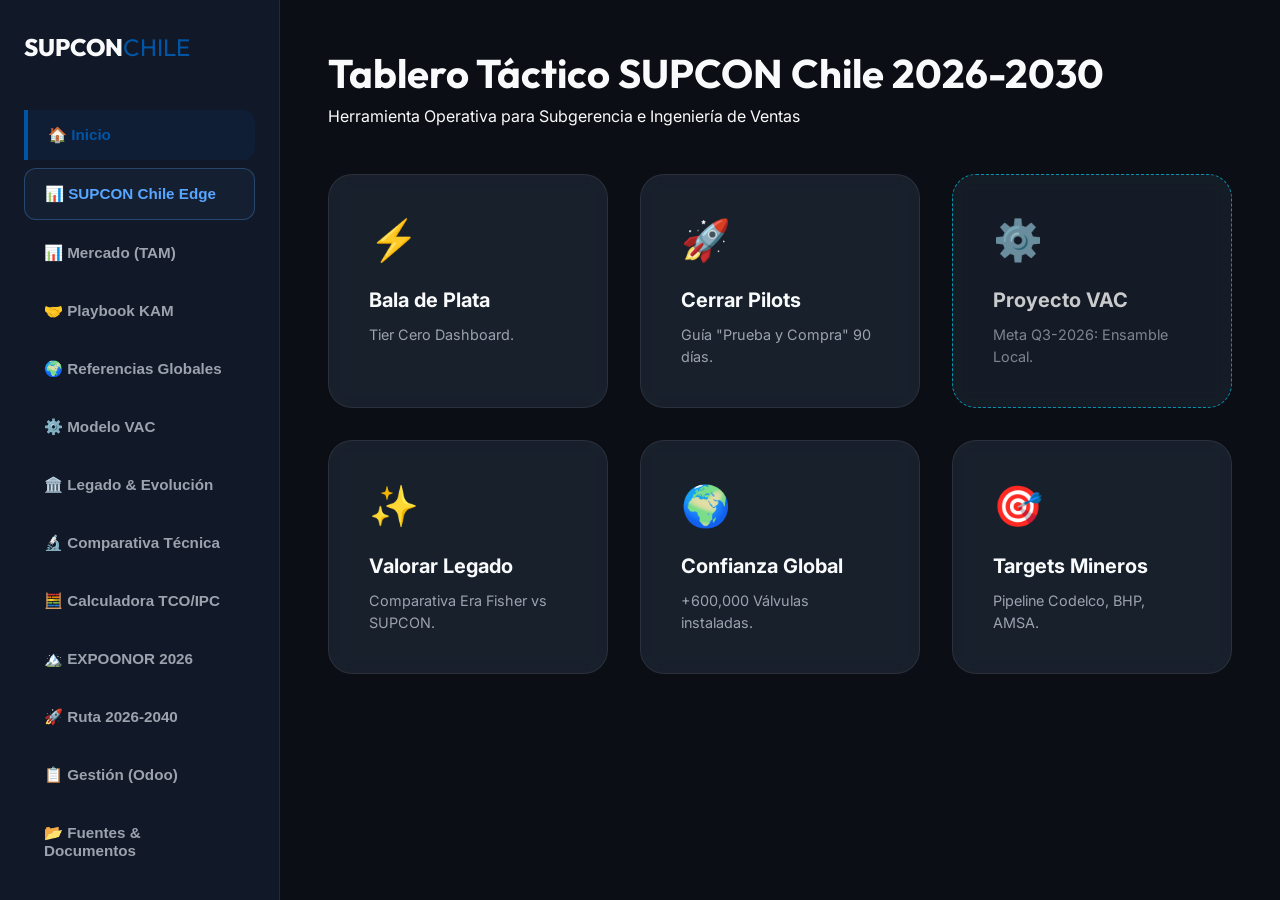
==== commit fb0c7c26: "Personalización Oficial SUPCON Chile: Intelligent Edge Branding y Panel de Ingeniería" ====
--- a/index.html
+++ b/index.html
@@ -12,7 +12,7 @@
         <div class="logo">SUPCON<span>CHILE</span></div>
         <nav class="side-nav">
             <button onclick="showModule('home')" class="active">🏠 Inicio</button>
-            <button onclick="showModule('tier')" class="side-nav-btn tier0-btn">📊 Tier Cero Dashboard</button>
+            <button onclick="showModule('tier')" class="side-nav-btn tier0-btn">📊 SUPCON Chile Edge</button>
             <button onclick="showModule('market')">📊 Mercado (TAM)</button>
             <button onclick="showModule('kam')">🤝 Playbook KAM</button>
             <button onclick="showModule('references')">🌍 Referencias Globales</button>
@@ -31,7 +31,7 @@
         <!-- Module: Home -->
         <div id="module-home" class="module active">
             <header class="module-header">
-                <h1>Tablero Táctico de Acción SUPCON 2026-2030</h1>
+                <h1>Tablero Táctico SUPCON Chile 2026-2030</h1>
                 <p>Herramienta Operativa para Subgerencia e Ingeniería de Ventas</p>
             </header>
             <div class="module-grid">
@@ -98,7 +98,7 @@
                                 <div class="ioi-bar"><div class="fill" style="width: 60%;"></div></div>
                             </div>
                         </div>
-                        <div class="sector-footer">USD 120M Potential</div>
+                        <div class="sector-footer">Potencial: USD 120M</div>
                     </div>
 
                     <!-- Pulp & Paper Pillar -->
@@ -114,7 +114,7 @@
                                 <div class="ioi-bar"><div class="fill" style="width: 80%;"></div></div>
                             </div>
                         </div>
-                        <div class="sector-footer">USD 50M Potential</div>
+                        <div class="sector-footer">Potencial: USD 50M</div>
                     </div>
 
                     <!-- Energy/Desal Pillar -->
@@ -130,7 +130,7 @@
                                 <div class="ioi-bar"><div class="fill" style="width: 40%;"></div></div>
                             </div>
                         </div>
-                        <div class="sector-footer">USD 30M Potential</div>
+                        <div class="sector-footer">Potencial: USD 30M</div>
                     </div>
                 </div>
 
@@ -466,8 +466,8 @@
             <div class="glass-card full tier0-landing">
                 <div class="tier0-landing-content">
                     <h1>Estrategia "Bala de Plata"</h1>
-                    <h2>Tier Cero: Unified Namespace (UNS) & GenAI</h2>
-                    <p>Demostración en tiempo real de ingesta de datos industriales y creación de aplicaciones mediante IA Generativa.</p>
+                    <h2>Tier Cero: Espacio de Nombres Unificado (UNS) & IA Gen</h2>
+                    <p>Demostración en tiempo real de ingesta de datos industriales y creación de aplicaciones mediante IA Generativa (TPT).</p>
                     
                     <div class="tier0-feature-list">
                         <div class="feature">
--- a/style.css
+++ b/style.css
@@ -775,12 +775,15 @@
 .tier0-brand {
     font-weight: 800;
     color: #F0F6FC;
-    font-size: 1.1rem;
+    font-size: 1.3rem;
+    font-family: 'Outfit', sans-serif;
 }
 
 .tier0-brand span {
-    color: #58A6FF;
-    font-weight: 400;
+    background: linear-gradient(90deg, #3FB950, #2ea44f);
+    -webkit-background-clip: text;
+    -webkit-text-fill-color: transparent;
+    font-weight: 300;
 }
 
 .tier0-status {
@@ -1143,3 +1146,256 @@
     color: var(--text-muted);
     font-size: 0.8rem;
 }
+
+/* AI Chat Console Styles */
+.tier0-genai-area {
+    margin-top: 2rem;
+    background: rgba(0, 0, 0, 0.4);
+    border: 1px solid rgba(88, 166, 255, 0.2);
+    border-radius: 12px;
+    display: flex;
+    flex-direction: column;
+    height: 350px;
+}
+
+.genai-header {
+    background: rgba(88, 166, 255, 0.1);
+    padding: 0.8rem 1.2rem;
+    border-bottom: 1px solid rgba(88, 166, 255, 0.2);
+    display: flex;
+    justify-content: space-between;
+    align-items: center;
+}
+
+.genai-header h4 { margin: 0; color: #58A6FF; font-size: 0.9rem; }
+.genai-header .badge {
+    background: #58A6FF;
+    color: #0d1117;
+    font-size: 0.7rem;
+    padding: 2px 6px;
+    border-radius: 4px;
+    text-transform: uppercase;
+    font-weight: 800;
+}
+
+.genai-messages {
+    flex: 1;
+    padding: 1rem;
+    overflow-y: auto;
+    font-family: 'Courier New', Courier, monospace;
+    font-size: 0.85rem;
+    color: #c9d1d9;
+}
+
+.message { margin-bottom: 1rem; line-height: 1.4; white-space: pre-wrap; }
+.message.system { color: #58A6FF; border-left: 2px solid #58A6FF; padding-left: 8px; }
+.message.user { color: #8B949E; text-align: right; font-style: italic; }
+.message.typing { color: #F59E0B; animation: blink 1s infinite; }
+
+.genai-input-group {
+    padding: 1rem;
+    display: flex;
+    gap: 0.5rem;
+    border-top: 1px solid rgba(88, 166, 255, 0.1);
+}
+
+.genai-input-group input {
+    flex: 1;
+    background: #0d1117;
+    border: 1px solid #30363D;
+    color: white;
+    padding: 0.6rem;
+    border-radius: 6px;
+    font-size: 0.9rem;
+}
+
+.btn-send {
+    background: #238636;
+    border: none;
+    color: white;
+    padding: 0 1.2rem;
+    border-radius: 6px;
+    cursor: pointer;
+    font-weight: bold;
+}
+
+@keyframes blink { 0% { opacity: 0.4; } 50% { opacity: 1; } 100% { opacity: 0.4; } }
+
+/* Dynamic Dashboard Styles */
+.synthesizing {
+    display: flex;
+    flex-direction: column;
+    align-items: center;
+    justify-content: center;
+    height: 100%;
+    color: #58A6FF;
+}
+
+.spinner {
+    width: 40px;
+    height: 40px;
+    border: 3px solid rgba(88, 166, 255, 0.2);
+    border-top-color: #58A6FF;
+    border-radius: 50%;
+    animation: spin 1s linear infinite;
+    margin-bottom: 1rem;
+}
+
+@keyframes spin { to { transform: rotate(360deg); } }
+
+.dynamic-dashboard {
+    display: grid;
+    grid-template-columns: repeat(3, 1fr);
+    gap: 1rem;
+}
+
+.widget {
+    background: rgba(255, 255, 255, 0.03);
+    padding: 1.5rem;
+    border-radius: 12px;
+    border: 1px solid rgba(255, 255, 255, 0.05);
+}
+
+.widget.full { grid-column: span 3; }
+
+.widget h4 { margin-bottom: 1rem; font-size: 0.8rem; color: #8B949E; text-transform: uppercase; }
+.big-value { font-size: 2.5rem; font-weight: 800; color: white; margin-bottom: 0.5rem; }
+.trend.up { color: #3FB950; font-size: 0.9rem; font-weight: bold; }
+
+.mock-chart {
+    height: 150px;
+    background: linear-gradient(90deg, rgba(88, 166, 255, 0.1) 0%, transparent 100%);
+    border-bottom: 2px solid #58A6FF;
+    position: relative;
+    overflow: hidden;
+}
+
+.mock-chart::after {
+    content: '';
+    position: absolute;
+    top: 50%;
+    left: 0;
+    width: 100%;
+    height: 2px;
+    background: rgba(88, 166, 255, 0.3);
+    animation: scan-line 2s infinite linear;
+}
+
+@keyframes scan-line { from { left: -100%; } to { left: 100%; } }
+
+.dynamic-tco-report {
+    background: rgba(0, 0, 0, 0.2);
+    padding: 2rem;
+    border-radius: 12px;
+}
+
+.tco-comparison {
+    display: flex;
+    justify-content: space-around;
+    align-items: flex-end;
+    height: 200px;
+    margin-bottom: 2rem;
+}
+
+.comp-col { text-align: center; width: 40%; }
+.comp-col h5 { margin-bottom: 1rem; color: #8B949E; }
+.bar-legacy { background: #8B949E; width: 60px; margin: 0 auto 1rem; border-radius: 4px 4px 0 0; }
+.bar-supcon { background: #238636; width: 60px; margin: 0 auto 1rem; border-radius: 4px 4px 0 0; box-shadow: 0 0 20px rgba(35, 134, 54, 0.4); }
+
+.highlight-box {
+    background: rgba(35, 134, 54, 0.1);
+    border: 1px solid rgba(35, 134, 54, 0.3);
+    padding: 1.5rem;
+    border-radius: 8px;
+    color: #3FB950;
+}
+
+/* Data Sovereignty & Reference DB Styles */
+.data-sovereignty-area {
+    margin-top: 2rem;
+    padding: 1.5rem;
+    background: rgba(255, 255, 255, 0.02);
+    border-radius: 12px;
+    border: 1px solid rgba(255, 255, 255, 0.05);
+}
+
+.sovereignty-header {
+    display: flex;
+    justify-content: space-between;
+    align-items: center;
+    margin-bottom: 1rem;
+}
+
+.sovereignty-header h5 { margin: 0; color: #8B949E; font-size: 0.8rem; text-transform: uppercase; }
+
+.btn-export {
+    background: transparent;
+    border: 1px solid #3FB950;
+    color: #3FB950;
+    padding: 0.4rem 1rem;
+    border-radius: 4px;
+    font-size: 0.8rem;
+    cursor: pointer;
+    transition: all 0.3s;
+}
+
+.btn-export:hover { background: #3FB950; color: white; }
+
+.db-mini-view {
+    font-family: 'Inter', sans-serif;
+    font-size: 0.85rem;
+    color: #c9d1d9;
+}
+
+.ref-list { list-style: none; padding: 0; margin: 1rem 0; }
+.ref-list li { 
+    padding: 0.5rem 0; 
+    border-bottom: 1px solid rgba(255, 255, 255, 0.05); 
+    display: flex;
+    flex-direction: column;
+}
+.ref-list li span { font-size: 0.75rem; color: #F85149; }
+
+.tco-mini-badge {
+    background: rgba(88, 166, 255, 0.1);
+    padding: 0.8rem;
+    border-radius: 6px;
+    margin-top: 1rem;
+}
+
+/* Chilean Team Management Styles */
+.chile-team-mgmt {
+    margin-top: 1.5rem;
+    padding: 1.2rem;
+    background: rgba(88, 166, 255, 0.05);
+    border: 1px solid rgba(88, 166, 255, 0.2);
+    border-radius: 12px;
+}
+
+.mgmt-header {
+    font-size: 0.75rem;
+    text-transform: uppercase;
+    color: #58a6ff;
+    margin-bottom: 0.8rem;
+    font-weight: 600;
+    letter-spacing: 0.5px;
+}
+
+.mgmt-grid {
+    display: grid;
+    grid-template-columns: repeat(2, 1fr);
+    gap: 0.8rem;
+}
+
+.status-item {
+    font-size: 0.8rem;
+    color: #c9d1d9;
+    background: rgba(255, 255, 255, 0.02);
+    padding: 0.5rem;
+    border-radius: 6px;
+    display: flex;
+    align-items: center;
+}
+
+.dot.live { background: #3FB950; box-shadow: 0 0 5px #3FB950; height: 8px; width: 8px; border-radius: 50%; margin-right: 8px; }
+.dot.standby { background: #8B949E; height: 8px; width: 8px; border-radius: 50%; margin-right: 8px; }
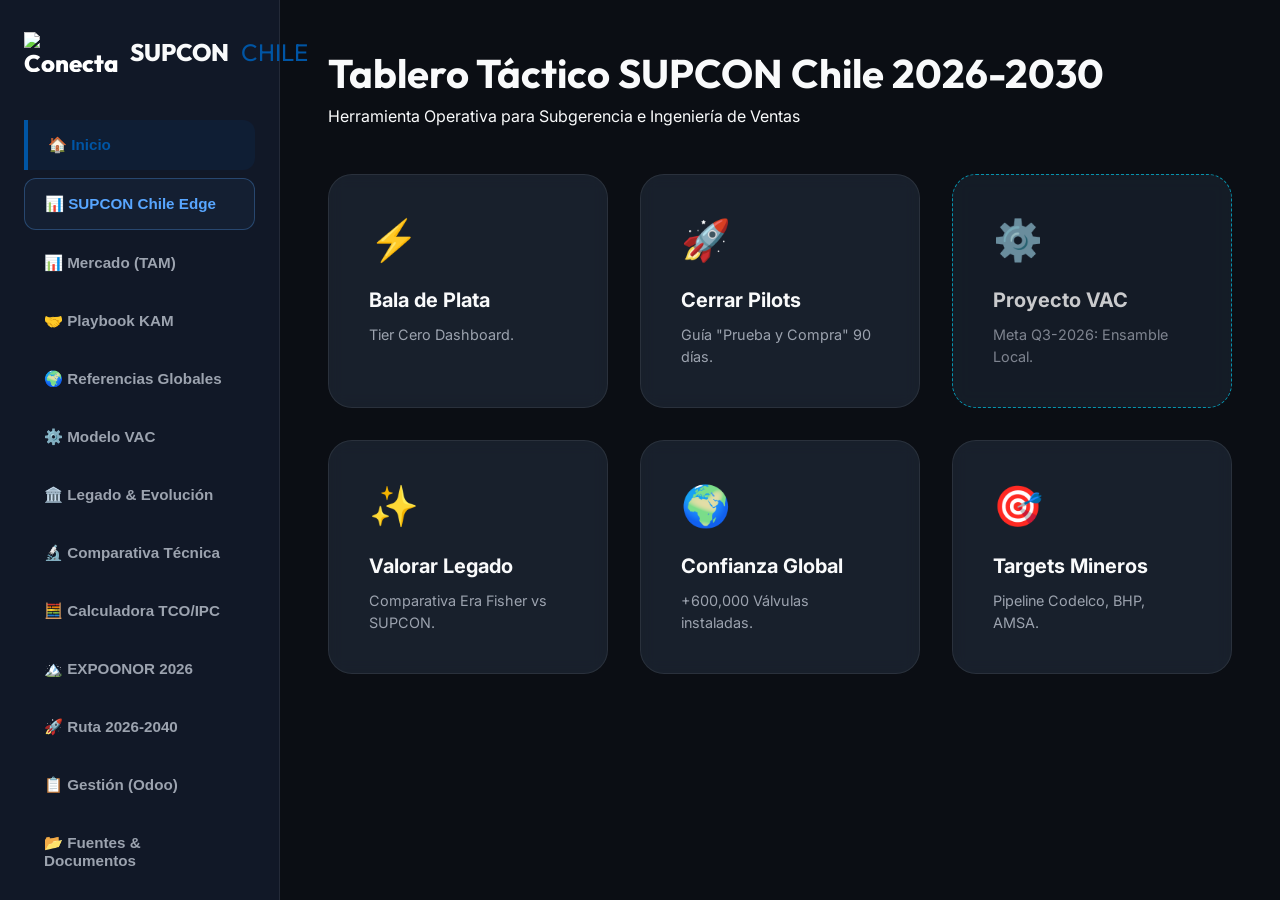
==== commit 23b55d4d: "Branding Final: Integración de logos Conecta Ingeniería y SUPCON Chile" ====
--- a/index.html
+++ b/index.html
@@ -9,7 +9,10 @@
 </head>
 <body class="dashboard-theme">
     <aside class="sidebar">
-        <div class="logo">SUPCON<span>CHILE</span></div>
+        <div class="logo">
+            <img src="/Users/victorvilche/.gemini/antigravity/brain/dcc8a2fc-14e9-42a0-8db6-4106463856b9/conecta_ingenieria_logo_industrial_modern_1775125182978.png" alt="Conecta Logo" class="sidebar-logo">
+            SUPCON<span>CHILE</span>
+        </div>
         <nav class="side-nav">
             <button onclick="showModule('home')" class="active">🏠 Inicio</button>
             <button onclick="showModule('tier')" class="side-nav-btn tier0-btn">📊 SUPCON Chile Edge</button>
--- a/style.css
+++ b/style.css
@@ -37,7 +37,12 @@
     font-size: 1.5rem;
     font-weight: 800;
     margin-bottom: 3rem;
-}
+    display: flex;
+    align-items: center;
+    gap: 12px;
+}
+
+.sidebar-logo { height: 40px; width: auto; filter: brightness(1.2); }
 
 .logo span { color: var(--primary); font-weight: 400; }
 
@@ -777,7 +782,12 @@
     color: #F0F6FC;
     font-size: 1.3rem;
     font-family: 'Outfit', sans-serif;
-}
+    display: flex;
+    align-items: center;
+    gap: 12px;
+}
+
+.conecta-logo { height: 32px; width: auto; filter: brightness(1.1); }
 
 .tier0-brand span {
     background: linear-gradient(90deg, #3FB950, #2ea44f);
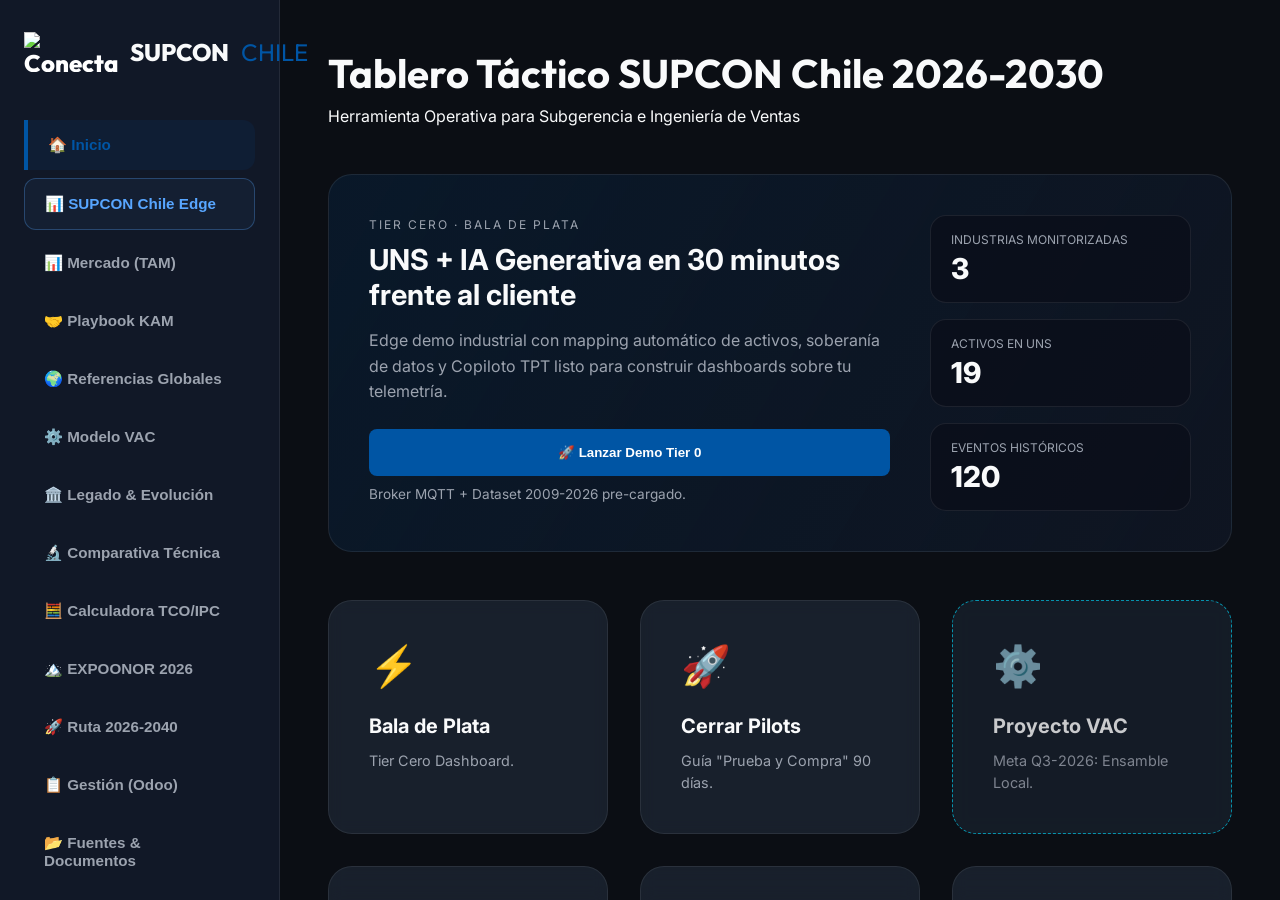
==== commit 65936a30: "feat: Guardar skill SUPCON Expert y actualizar kit de demo - Crear skill supcon-expert en agents/ski" ====
--- a/index.html
+++ b/index.html
@@ -37,6 +37,31 @@
                 <h1>Tablero Táctico SUPCON Chile 2026-2030</h1>
                 <p>Herramienta Operativa para Subgerencia e Ingeniería de Ventas</p>
             </header>
+            <section class="tier-hero">
+                <div class="hero-copy">
+                    <p class="eyebrow">Tier Cero · Bala de Plata</p>
+                    <h2>UNS + IA Generativa en 30 minutos frente al cliente</h2>
+                    <p>Edge demo industrial con mapping automático de activos, soberanía de datos y Copiloto TPT listo para construir dashboards sobre tu telemetría.</p>
+                    <div class="hero-cta">
+                        <button class="btn-primary" onclick="window.open('tier0.html', '_blank')">🚀 Lanzar Demo Tier 0</button>
+                        <span>Broker MQTT + Dataset 2009-2026 pre-cargado.</span>
+                    </div>
+                </div>
+                <div class="hero-stats">
+                    <div class="hero-stat">
+                        <label>Industrias Monitorizadas</label>
+                        <span id="hero-industries">4</span>
+                    </div>
+                    <div class="hero-stat">
+                        <label>Activos en UNS</label>
+                        <span id="hero-assets">0</span>
+                    </div>
+                    <div class="hero-stat">
+                        <label>Eventos Históricos</label>
+                        <span id="hero-failures">0</span>
+                    </div>
+                </div>
+            </section>
             <div class="module-grid">
                 <div class="action-card tier0-card" onclick="showModule('tier')">
                     <span class="icon">⚡</span>
@@ -69,6 +94,31 @@
                     <p>Pipeline Codelco, BHP, AMSA.</p>
                 </div>
             </div>
+            <section class="bigdata-panel">
+                <div class="bigdata-header">
+                    <div>
+                        <p class="eyebrow">Industrial Big Data 2009-2026</p>
+                        <h3>Base de datos para dashboards y reportes predictivos</h3>
+                    </div>
+                    <div class="bigdata-stats">
+                        <div class="stat">
+                            <span id="bigdata-tags">0</span>
+                            <label>Tags auditados</label>
+                        </div>
+                        <div class="stat">
+                            <span id="bigdata-failures">0</span>
+                            <label>Fallas documentadas</label>
+                        </div>
+                        <div class="stat">
+                            <span id="bigdata-customers">0</span>
+                            <label>Clientes referencia</label>
+                        </div>
+                    </div>
+                </div>
+                <div id="bigdata-matrix" class="bigdata-matrix">
+                    <div class="muted">Sincronizando datos históricos...</div>
+                </div>
+            </section>
         </div>
 
         <!-- Module: Market (TAM) -->
@@ -521,6 +571,8 @@
         </div>
     </main>
 
+    <script src="generate_big_data.js"></script>
+    <script src="reference_data.js"></script>
     <script src="index.js"></script>
 </body>
 </html>
--- a/style.css
+++ b/style.css
@@ -105,6 +105,72 @@
     font-family: 'Outfit', sans-serif;
 }
 
+.tier-hero {
+    display: grid;
+    grid-template-columns: 2fr 1fr;
+    gap: 2.5rem;
+    padding: 2.5rem;
+    border: 1px solid var(--border);
+    border-radius: 1.5rem;
+    background: linear-gradient(120deg, rgba(0, 85, 164, 0.15), rgba(17, 24, 39, 0.7));
+    margin-bottom: 3rem;
+}
+
+.hero-copy h2 {
+    font-size: 1.8rem;
+    margin: 0.5rem 0 1rem;
+}
+
+.hero-copy p {
+    color: var(--text-muted);
+    line-height: 1.6;
+}
+
+.eyebrow {
+    text-transform: uppercase;
+    letter-spacing: 2px;
+    font-size: 0.75rem;
+    color: var(--accent);
+}
+
+.hero-cta {
+    margin-top: 1.5rem;
+    display: flex;
+    flex-direction: column;
+    gap: 0.6rem;
+}
+
+.hero-cta span {
+    font-size: 0.85rem;
+    color: var(--text-muted);
+}
+
+.hero-stats {
+    display: flex;
+    flex-direction: column;
+    gap: 1rem;
+}
+
+.hero-stat {
+    background: rgba(10, 14, 25, 0.7);
+    border: 1px solid rgba(255, 255, 255, 0.08);
+    border-radius: 1rem;
+    padding: 1rem 1.2rem;
+}
+
+.hero-stat label {
+    display: block;
+    font-size: 0.75rem;
+    color: var(--text-muted);
+    margin-bottom: 0.25rem;
+    text-transform: uppercase;
+}
+
+.hero-stat span {
+    font-size: 1.8rem;
+    font-weight: 800;
+}
+
 /* Dashboard Grid */
 .module-grid {
     display: grid;
@@ -143,6 +209,95 @@
     color: var(--text-muted);
     font-size: 0.9rem;
     line-height: 1.5;
+}
+
+.bigdata-panel {
+    margin-top: 3rem;
+    background: rgba(17, 24, 39, 0.8);
+    border: 1px solid var(--border);
+    border-radius: 1.5rem;
+    padding: 2.5rem;
+}
+
+.bigdata-header {
+    display: flex;
+    justify-content: space-between;
+    align-items: center;
+    gap: 2rem;
+    margin-bottom: 2rem;
+}
+
+.bigdata-header h3 {
+    margin-top: 0.5rem;
+}
+
+.bigdata-stats {
+    display: flex;
+    gap: 1.25rem;
+}
+
+.bigdata-stats .stat {
+    background: rgba(255, 255, 255, 0.03);
+    border: 1px solid rgba(255, 255, 255, 0.05);
+    border-radius: 1rem;
+    padding: 1rem 1.2rem;
+    min-width: 130px;
+}
+
+.bigdata-stats .stat span {
+    display: block;
+    font-size: 1.6rem;
+    font-weight: 700;
+}
+
+.bigdata-stats .stat label {
+    font-size: 0.75rem;
+    color: var(--text-muted);
+    text-transform: uppercase;
+}
+
+.bigdata-matrix {
+    display: grid;
+    grid-template-columns: repeat(auto-fit, minmax(220px, 1fr));
+    gap: 1.5rem;
+}
+
+.bigdata-card {
+    background: rgba(0, 0, 0, 0.25);
+    border: 1px solid rgba(255, 255, 255, 0.05);
+    border-radius: 1rem;
+    padding: 1.2rem;
+}
+
+.bigdata-card h4 {
+    font-size: 1rem;
+    margin-bottom: 0.4rem;
+    color: var(--accent);
+}
+
+.bigdata-card p {
+    font-size: 0.85rem;
+    color: var(--text-muted);
+    margin-bottom: 0.6rem;
+}
+
+.bigdata-card ul {
+    list-style: none;
+    margin: 0;
+    padding: 0;
+    font-size: 0.78rem;
+    color: var(--text-muted);
+}
+
+.bigdata-card ul li {
+    display: flex;
+    justify-content: space-between;
+    margin-bottom: 0.35rem;
+}
+
+.bigdata-card ul li span {
+    color: var(--text);
+    font-weight: 600;
 }
 
 /* Glass Card Full */
@@ -911,6 +1066,312 @@
     display: grid;
     grid-template-columns: repeat(auto-fill, minmax(200px, 1fr));
     gap: 1.5rem;
+}
+
+.detail-layout {
+    display: grid;
+    grid-template-columns: minmax(0, 1.8fr) minmax(320px, 0.9fr);
+    gap: 1.75rem;
+    align-items: start;
+}
+
+.detail-main {
+    display: flex;
+    flex-direction: column;
+    gap: 1.5rem;
+}
+.detail-tabs {
+    display: flex;
+    gap: 0.8rem;
+}
+.tab-btn {
+    background: transparent;
+    border: 1px solid var(--border);
+    color: var(--text-muted);
+    padding: 0.4rem 1.2rem;
+    border-radius: 999px;
+    cursor: pointer;
+    font-weight: 600;
+    transition: var(--transition);
+}
+.tab-btn.active {
+    background: rgba(88, 166, 255, 0.15);
+    border-color: rgba(88, 166, 255, 0.6);
+    color: #58A6FF;
+}
+.tab-badge {
+    margin-left: 0.4rem;
+    background: #F85149;
+    color: white;
+    border-radius: 999px;
+    padding: 0 0.4rem;
+    font-size: 0.75rem;
+    font-weight: 700;
+}
+.detail-tab {
+    display: none;
+    flex-direction: column;
+    gap: 1.5rem;
+}
+.detail-tab.active {
+    display: flex;
+}
+
+.selected-assets-panel {
+    background: rgba(255, 255, 255, 0.02);
+    border: 1px solid rgba(255, 255, 255, 0.05);
+    border-radius: 1rem;
+    padding: 1.5rem;
+}
+
+.selected-header {
+    display: flex;
+    justify-content: space-between;
+    align-items: center;
+    gap: 1rem;
+    margin-bottom: 1rem;
+}
+
+.selected-header p {
+    margin: 0;
+    font-size: 0.85rem;
+    color: var(--text-muted);
+}
+
+.asset-chip-list {
+    display: flex;
+    flex-wrap: wrap;
+    gap: 0.6rem;
+    margin-bottom: 1rem;
+}
+
+.asset-chip {
+    background: rgba(88, 166, 255, 0.1);
+    border: 1px solid rgba(88, 166, 255, 0.3);
+    border-radius: 999px;
+    padding: 0.3rem 0.8rem;
+    font-size: 0.85rem;
+    display: flex;
+    align-items: center;
+    gap: 0.4rem;
+}
+
+.asset-chip button {
+    background: transparent;
+    border: none;
+    color: #F85149;
+    cursor: pointer;
+    font-size: 0.9rem;
+}
+
+.selected-summary-grid {
+    display: grid;
+    grid-template-columns: repeat(auto-fit, minmax(200px, 1fr));
+    gap: 1rem;
+}
+
+.selected-card {
+    background: rgba(0, 0, 0, 0.25);
+    border: 1px solid rgba(255, 255, 255, 0.05);
+    border-radius: 0.75rem;
+    padding: 1rem;
+}
+
+.selected-card h6 {
+    margin: 0 0 0.5rem;
+    font-size: 0.9rem;
+    color: var(--accent);
+}
+
+.selected-card .meta {
+    font-size: 0.75rem;
+    color: var(--text-muted);
+    margin-bottom: 0.5rem;
+}
+
+.selected-card .tag-row {
+    display: flex;
+    justify-content: space-between;
+    font-size: 0.8rem;
+    margin-bottom: 0.2rem;
+}
+
+.selected-card .tag-row span {
+    color: var(--text);
+    font-weight: 600;
+}
+
+.tree-node-header.pinned {
+    background: rgba(63, 185, 80, 0.08);
+}
+
+.node-pin {
+    margin-left: auto;
+    background: rgba(63, 185, 80, 0.1);
+    border: 1px solid rgba(63, 185, 80, 0.4);
+    color: #3FB950;
+    border-radius: 6px;
+    padding: 0.1rem 0.4rem;
+    font-size: 0.75rem;
+    cursor: pointer;
+}
+
+.node-pin.pinned {
+    background: rgba(248, 81, 73, 0.1);
+    border-color: rgba(248, 81, 73, 0.4);
+    color: #F85149;
+}
+
+.btn-mini.ghost {
+    background: transparent;
+    border-color: rgba(255, 255, 255, 0.3);
+    color: var(--text);
+}
+
+.detail-side {
+    display: flex;
+    flex-direction: column;
+    gap: 1.5rem;
+    min-width: 320px;
+}
+
+@media (max-width: 1200px) {
+    .detail-layout {
+        grid-template-columns: 1fr;
+    }
+    .detail-side {
+        min-width: 0;
+    }
+}
+
+.muted {
+    color: #8B949E;
+    font-size: 0.85rem;
+}
+
+.anomaly-monitor-panel {
+    background: rgba(255, 255, 255, 0.02);
+    border: 1px solid rgba(255, 255, 255, 0.05);
+    border-radius: 12px;
+    padding: 1.5rem;
+    margin-bottom: 2rem;
+}
+
+.monitor-header {
+    display: flex;
+    justify-content: space-between;
+    align-items: center;
+    margin-bottom: 1rem;
+}
+
+.anomaly-pill {
+    font-size: 0.7rem;
+    text-transform: uppercase;
+    letter-spacing: 0.8px;
+    padding: 0.25rem 0.9rem;
+    border-radius: 999px;
+    border: 1px solid rgba(88, 166, 255, 0.4);
+    color: #8B949E;
+}
+
+.anomaly-pill.healthy {
+    border-color: #3FB950;
+    color: #3FB950;
+}
+
+.anomaly-pill.warning {
+    border-color: #F59E0B;
+    color: #F59E0B;
+}
+
+.anomaly-pill.critical {
+    border-color: #F85149;
+    color: #F85149;
+}
+
+.anomaly-feed {
+    max-height: 180px;
+    overflow-y: auto;
+    display: flex;
+    flex-direction: column;
+    gap: 0.75rem;
+}
+
+.monitor-controls {
+    display: grid;
+    grid-template-columns: repeat(4, minmax(0, 1fr));
+    gap: 0.75rem;
+    margin-bottom: 1rem;
+    align-items: end;
+}
+
+.monitor-controls .control {
+    display: flex;
+    flex-direction: column;
+    gap: 0.2rem;
+}
+
+.monitor-controls label {
+    font-size: 0.7rem;
+    letter-spacing: 0.4px;
+    text-transform: uppercase;
+    color: #8B949E;
+}
+
+.monitor-controls input {
+    background: #0D1117;
+    border: 1px solid #30363D;
+    border-radius: 6px;
+    padding: 0.4rem 0.6rem;
+    color: #F0F6FC;
+    font-size: 0.85rem;
+}
+
+.btn-mini {
+    background: rgba(88, 166, 255, 0.15);
+    border: 1px solid rgba(88, 166, 255, 0.4);
+    border-radius: 8px;
+    color: #58A6FF;
+    font-size: 0.8rem;
+    font-weight: 600;
+    padding: 0.6rem 0.8rem;
+    cursor: pointer;
+    transition: var(--transition);
+    height: 100%;
+}
+
+.btn-mini:hover {
+    background: rgba(88, 166, 255, 0.25);
+}
+
+.anomaly-item {
+    border: 1px solid rgba(255, 255, 255, 0.05);
+    border-left: 4px solid #58A6FF;
+    border-radius: 10px;
+    padding: 0.85rem 1rem;
+    background: rgba(13, 17, 23, 0.9);
+    display: flex;
+    flex-direction: column;
+    gap: 0.35rem;
+}
+
+.anomaly-item.warning { border-left-color: #F59E0B; }
+.anomaly-item.critical { border-left-color: #F85149; }
+.anomaly-item.healthy { border-left-color: #3FB950; }
+
+.anomaly-item strong {
+    color: #F0F6FC;
+    font-size: 0.85rem;
+}
+
+.anomaly-item span {
+    font-size: 0.75rem;
+    color: #8B949E;
+}
+
+.anomaly-item .ref {
+    font-size: 0.7rem;
+    color: var(--text-muted);
 }
 
 .tag-card {
@@ -1159,13 +1620,13 @@
 
 /* AI Chat Console Styles */
 .tier0-genai-area {
-    margin-top: 2rem;
+    margin-top: 0;
     background: rgba(0, 0, 0, 0.4);
     border: 1px solid rgba(88, 166, 255, 0.2);
     border-radius: 12px;
     display: flex;
     flex-direction: column;
-    height: 350px;
+    min-height: 420px;
 }
 
 .genai-header {
@@ -1178,6 +1639,11 @@
 }
 
 .genai-header h4 { margin: 0; color: #58A6FF; font-size: 0.9rem; }
+.genai-actions {
+    display: flex;
+    align-items: center;
+    gap: 0.35rem;
+}
 .genai-header .badge {
     background: #58A6FF;
     color: #0d1117;
@@ -1186,6 +1652,21 @@
     border-radius: 4px;
     text-transform: uppercase;
     font-weight: 800;
+}
+
+.btn-clear-chat {
+    border: 1px solid rgba(88, 166, 255, 0.4);
+    background: rgba(88, 166, 255, 0.05);
+    color: #58A6FF;
+    border-radius: 6px;
+    font-size: 0.8rem;
+    padding: 0.2rem 0.4rem;
+    cursor: pointer;
+    transition: var(--transition);
+}
+
+.btn-clear-chat:hover {
+    background: rgba(88, 166, 255, 0.15);
 }
 
 .genai-messages {
@@ -1409,3 +1890,146 @@
 
 .dot.live { background: #3FB950; box-shadow: 0 0 5px #3FB950; height: 8px; width: 8px; border-radius: 50%; margin-right: 8px; }
 .dot.standby { background: #8B949E; height: 8px; width: 8px; border-radius: 50%; margin-right: 8px; }
+
+/* Mobile Simulation Modal Styles */
+.modal-overlay {
+    position: fixed;
+    top: 0;
+    left: 0;
+    width: 100vw;
+    height: 100vh;
+    background: rgba(0, 0, 0, 0.85);
+    backdrop-filter: blur(8px);
+    display: flex;
+    justify-content: center;
+    align-items: center;
+    z-index: 9999;
+}
+
+.mobile-frame {
+    width: 320px;
+    height: 640px;
+    background: #0d1117;
+    border: 8px solid #30363d;
+    border-radius: 40px;
+    position: relative;
+    box-shadow: 0 0 50px rgba(88, 166, 255, 0.3);
+    overflow: hidden;
+}
+
+.mobile-notch {
+    width: 120px;
+    height: 25px;
+    background: #30363d;
+    position: absolute;
+    top: 0;
+    left: 50%;
+    transform: translateX(-50%);
+    border-radius: 0 0 15px 15px;
+    z-index: 10;
+}
+
+.mobile-screen {
+    width: 100%;
+    height: 100%;
+    display: flex;
+    flex-direction: column;
+}
+
+.mobile-header {
+    background: #161b22;
+    padding: 35px 20px 15px;
+    display: flex;
+    justify-content: space-between;
+    font-size: 0.8rem;
+    color: #8B949E;
+    border-bottom: 1px solid #30363d;
+}
+
+.mobile-header button {
+    background: none;
+    border: none;
+    color: white;
+    cursor: pointer;
+    font-size: 1rem;
+}
+
+.mobile-content {
+    flex: 1;
+    padding: 2rem;
+    display: flex;
+    flex-direction: column;
+    align-items: center;
+    justify-content: center;
+    text-align: center;
+    background: linear-gradient(180deg, #0d1117 0%, #161b22 100%);
+}
+
+.hologram-circle {
+    width: 150px;
+    height: 150px;
+    border: 4px solid #3FB950;
+    border-radius: 50%;
+    display: flex;
+    justify-content: center;
+    align-items: center;
+    font-size: 2.5rem;
+    color: white;
+    font-weight: 800;
+    margin-bottom: 2rem;
+    box-shadow: 0 0 30px rgba(63, 185, 80, 0.3);
+    position: relative;
+}
+
+.btn-action {
+    background: #238636;
+    color: white;
+    border: none;
+    padding: 1rem 2rem;
+    border-radius: 50px;
+    font-size: 0.9rem;
+    font-weight: 600;
+    cursor: pointer;
+    width: 100%;
+    margin-top: 2rem;
+}
+
+/* Big Data Inspector Styles */
+.ref-scroll-container {
+    max-height: 250px;
+    overflow-y: auto;
+    background: rgba(0, 0, 0, 0.2);
+    border-radius: 8px;
+    border: 1px solid #30363d;
+    margin: 10px 0;
+}
+
+.ref-table {
+    width: 100%;
+    border-collapse: collapse;
+    font-size: 0.75rem;
+    text-align: left;
+}
+
+.ref-table th {
+    background: #161b22;
+    padding: 8px;
+    color: #8B949E;
+    position: sticky;
+    top: 0;
+}
+
+.ref-table td {
+    padding: 8px;
+    border-bottom: 1px solid #30363d;
+    color: #c9d1d9;
+}
+
+.ref-table tr:hover {
+    background: rgba(88, 166, 255, 0.1);
+}
+
+.text-danger {
+    color: #f85149 !important;
+    font-weight: 600;
+}
